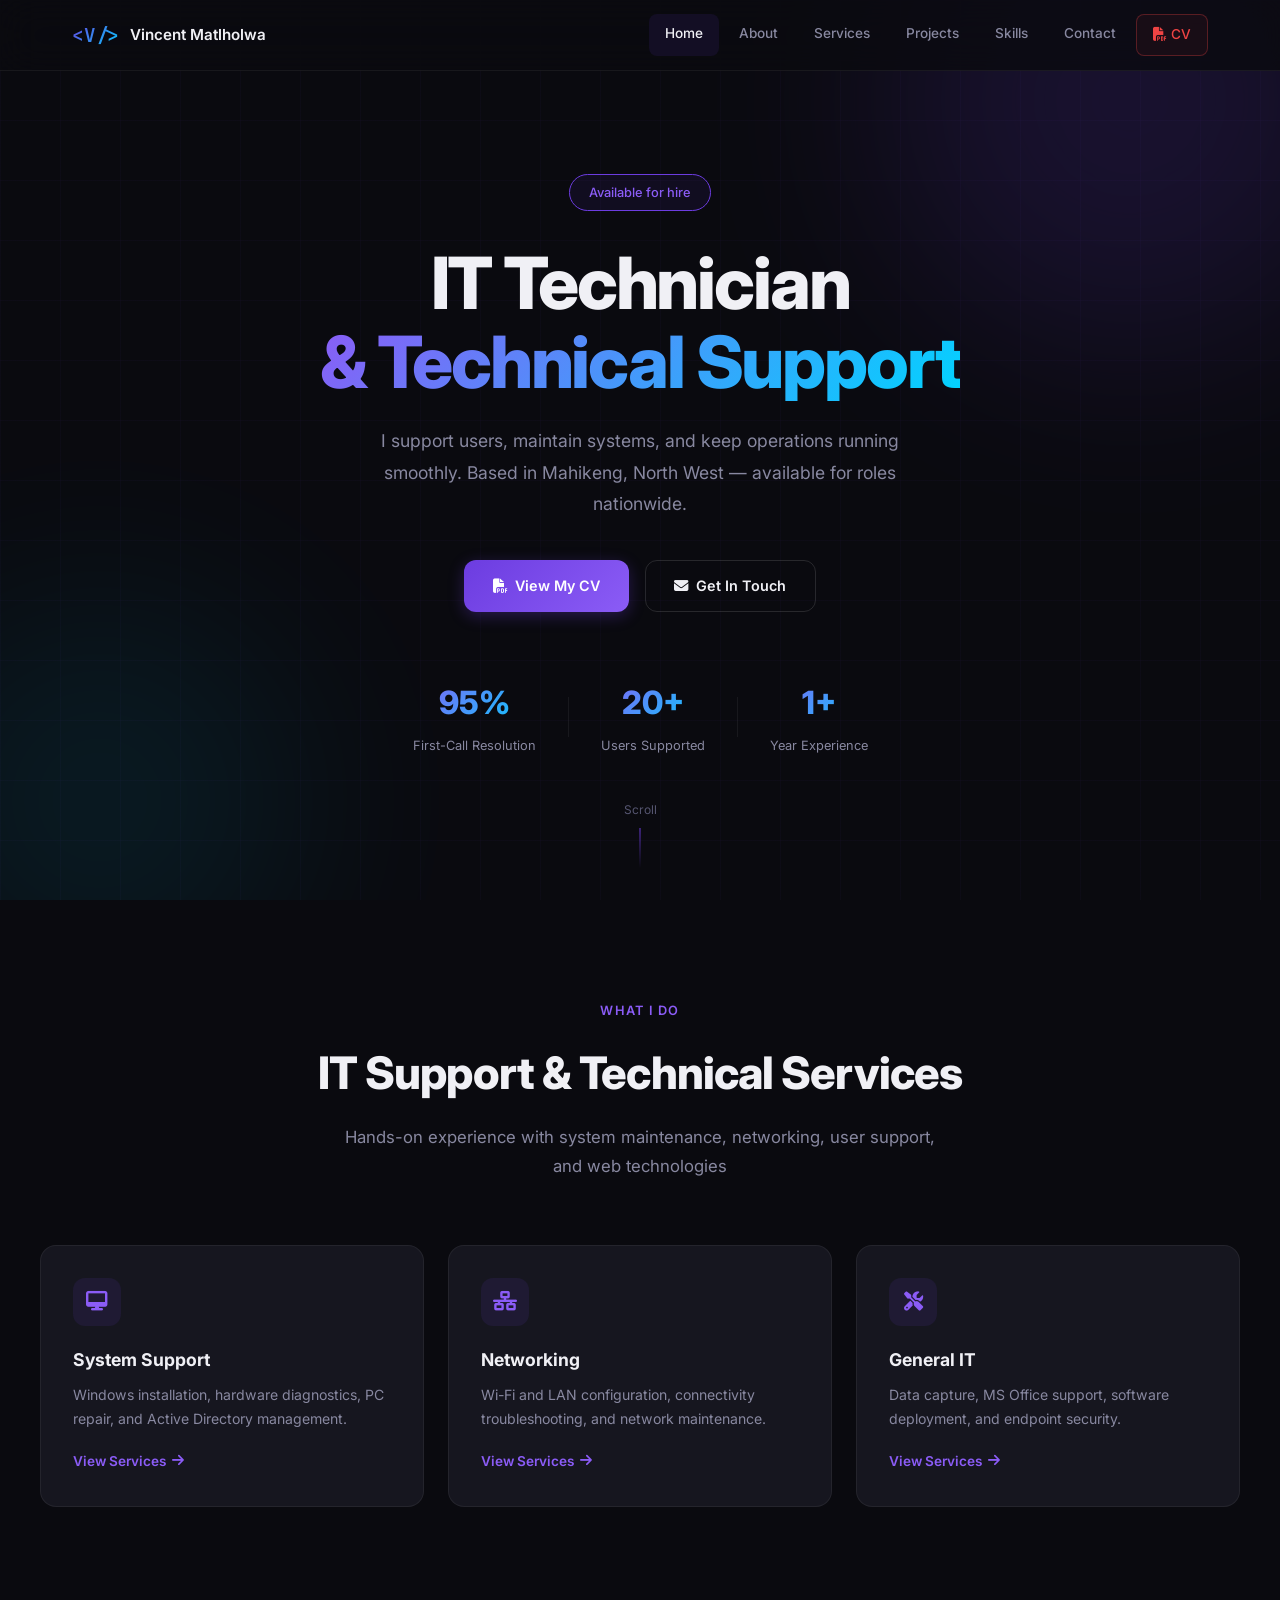
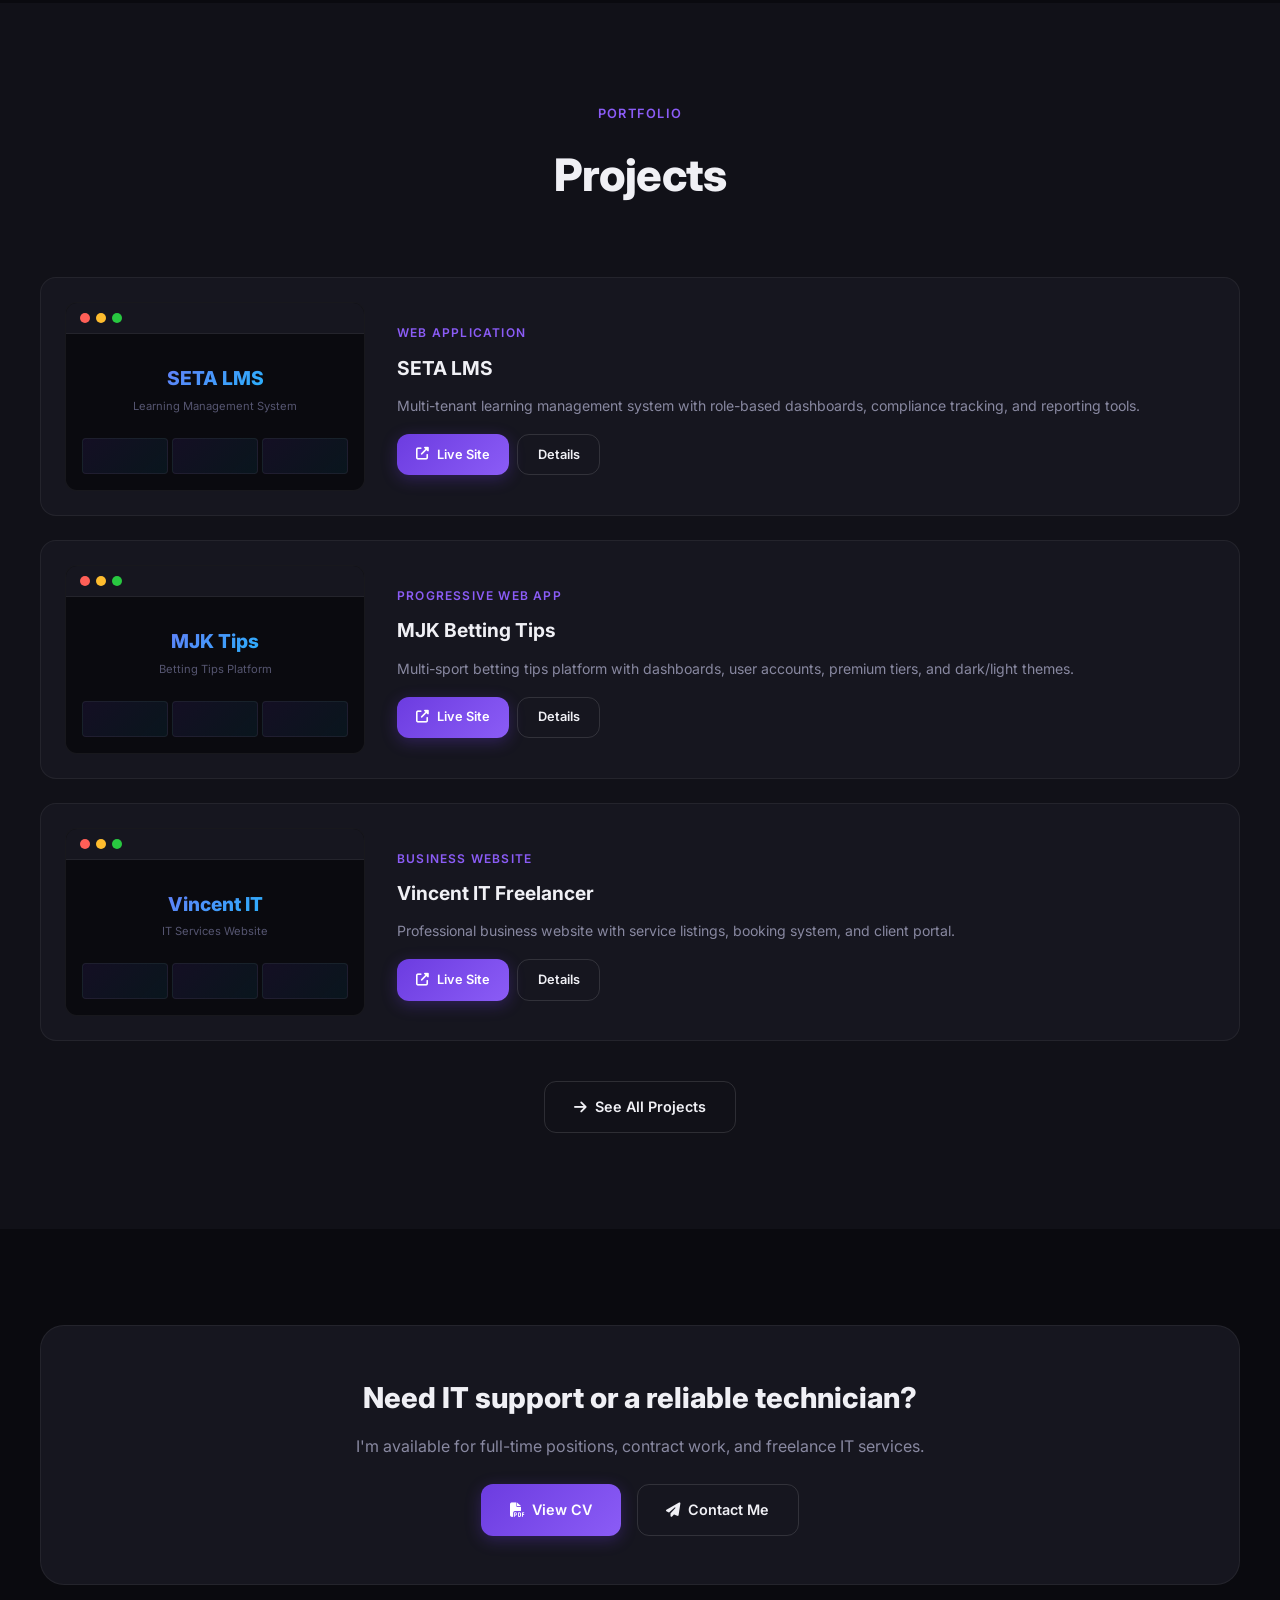
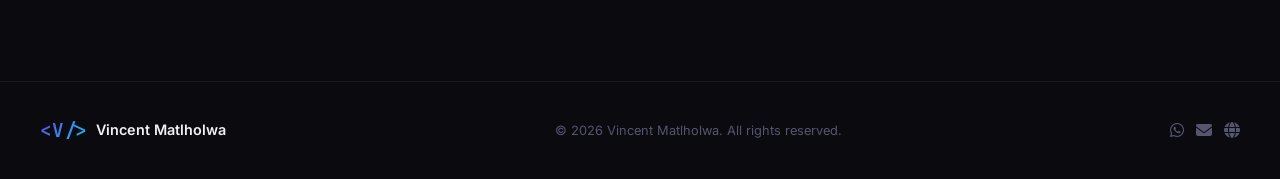
==== index.html @ 85a59a57 "Initial commit: Portfolio website" ====
<!DOCTYPE html>
<html lang="en">
<head>
    <meta charset="UTF-8">
    <meta name="viewport" content="width=device-width, initial-scale=1.0">
    <title>Vincent Matlholwa — IT Technician</title>
    <meta name="description" content="IT technician providing technical support, system maintenance, and network administration. Based in Mahikeng, South Africa.">
    <meta name="theme-color" content="#6c3ce0">
    <link rel="preconnect" href="https://fonts.googleapis.com">
    <link rel="preconnect" href="https://fonts.gstatic.com" crossorigin>
    <link href="https://fonts.googleapis.com/css2?family=Inter:wght@300;400;500;600;700;800;900&family=JetBrains+Mono:wght@400;600&display=swap" rel="stylesheet">
    <link rel="stylesheet" href="https://cdnjs.cloudflare.com/ajax/libs/font-awesome/6.5.1/css/all.min.css">
    <link rel="stylesheet" href="styles.css">
</head>
<body>

<nav class="navbar" id="navbar">
    <div class="nav-container">
        <a href="index.html" class="nav-logo">
            <span class="logo-icon">&lt;V/&gt;</span>
            <span class="logo-text">Vincent Matlholwa</span>
        </a>
        <div class="nav-links" id="navLinks">
            <a href="index.html" class="nav-link active">Home</a>
            <a href="about.html" class="nav-link">About</a>
            <a href="services.html" class="nav-link">Services</a>
            <a href="projects.html" class="nav-link">Projects</a>
            <a href="skills.html" class="nav-link">Skills</a>
            <a href="contact.html" class="nav-link">Contact</a>
            <a href="CV_Matlholwa.MV.pdf" target="_blank" class="nav-link nav-link-cv"><i class="fas fa-file-pdf"></i> CV</a>
        </div>
        <button class="nav-toggle" id="navToggle" aria-label="Toggle menu">
            <span></span><span></span><span></span>
        </button>
    </div>
</nav>

<section class="hero" id="hero">
    <div class="hero-bg">
        <div class="hero-grid"></div>
        <div class="hero-glow hero-glow-1"></div>
        <div class="hero-glow hero-glow-2"></div>
    </div>
    <div class="hero-content">
        <div class="hero-badge">Available for hire</div>
        <h1 class="hero-title">
            <span class="hero-line">IT Technician</span>
            <span class="hero-line gradient-text">& Technical Support</span>
        </h1>
        <p class="hero-desc">I support users, maintain systems, and keep operations running smoothly. Based in Mahikeng, North West — available for roles nationwide.</p>
        <div class="hero-actions">
            <a href="CV_Matlholwa.MV.pdf" target="_blank" class="btn btn-primary"><i class="fas fa-file-pdf"></i> View My CV</a>
            <a href="contact.html" class="btn btn-outline"><i class="fas fa-envelope"></i> Get In Touch</a>
        </div>
        <div class="hero-stats">
            <div class="stat">
                <span class="stat-number">95%</span>
                <span class="stat-label">First-Call Resolution</span>
            </div>
            <div class="stat-divider"></div>
            <div class="stat">
                <span class="stat-number">20+</span>
                <span class="stat-label">Users Supported</span>
            </div>
            <div class="stat-divider"></div>
            <div class="stat">
                <span class="stat-number">1+</span>
                <span class="stat-label">Year Experience</span>
            </div>
        </div>
    </div>
    <div class="scroll-indicator">
        <span>Scroll</span>
        <div class="scroll-line"></div>
    </div>
</section>

<section class="section">
    <div class="container">
        <div class="section-header">
            <span class="section-tag">What I Do</span>
            <h2 class="section-title">IT Support & Technical Services</h2>
            <p class="section-subtitle">Hands-on experience with system maintenance, networking, user support, and web technologies</p>
        </div>
        <div class="home-cards">
            <a href="services.html" class="home-card">
                <div class="home-card-icon"><i class="fas fa-desktop"></i></div>
                <h3>System Support</h3>
                <p>Windows installation, hardware diagnostics, PC repair, and Active Directory management.</p>
                <span class="home-card-link">View Services <i class="fas fa-arrow-right"></i></span>
            </a>
            <a href="services.html" class="home-card">
                <div class="home-card-icon"><i class="fas fa-network-wired"></i></div>
                <h3>Networking</h3>
                <p>Wi-Fi and LAN configuration, connectivity troubleshooting, and network maintenance.</p>
                <span class="home-card-link">View Services <i class="fas fa-arrow-right"></i></span>
            </a>
            <a href="services.html" class="home-card">
                <div class="home-card-icon"><i class="fas fa-tools"></i></div>
                <h3>General IT</h3>
                <p>Data capture, MS Office support, software deployment, and endpoint security.</p>
                <span class="home-card-link">View Services <i class="fas fa-arrow-right"></i></span>
            </a>
        </div>
    </div>
</section>

<section class="section section-dark">
    <div class="container">
        <div class="section-header">
            <span class="section-tag">Portfolio</span>
            <h2 class="section-title">Projects</h2>
        </div>
        <div class="home-projects">
            <div class="home-project-card">
                <div class="home-project-mockup">
                    <div class="mockup-bar"><span class="dot red"></span><span class="dot yellow"></span><span class="dot green"></span></div>
                    <div class="mockup-body-compact">
                        <div class="mpc-hero">
                            <div class="mpc-title gradient-text">SETA LMS</div>
                            <div class="mpc-sub">Learning Management System</div>
                        </div>
                        <div class="mpc-cards"><div class="mpc"></div><div class="mpc"></div><div class="mpc"></div></div>
                    </div>
                </div>
                <div class="home-project-info">
                    <span class="project-type">Web Application</span>
                    <h3>SETA LMS</h3>
                    <p>Multi-tenant learning management system with role-based dashboards, compliance tracking, and reporting tools.</p>
                    <div class="home-project-links">
                        <a href="https://seta-lms.onrender.com" target="_blank" class="btn btn-sm btn-primary"><i class="fas fa-external-link-alt"></i> Live Site</a>
                        <a href="projects.html" class="btn btn-sm btn-outline">Details</a>
                    </div>
                </div>
            </div>
            <div class="home-project-card">
                <div class="home-project-mockup">
                    <div class="mockup-bar"><span class="dot red"></span><span class="dot yellow"></span><span class="dot green"></span></div>
                    <div class="mockup-body-compact">
                        <div class="mpc-hero">
                            <div class="mpc-title gradient-text">MJK Tips</div>
                            <div class="mpc-sub">Betting Tips Platform</div>
                        </div>
                        <div class="mpc-cards"><div class="mpc"></div><div class="mpc"></div><div class="mpc"></div></div>
                    </div>
                </div>
                <div class="home-project-info">
                    <span class="project-type">Progressive Web App</span>
                    <h3>MJK Betting Tips</h3>
                    <p>Multi-sport betting tips platform with dashboards, user accounts, premium tiers, and dark/light themes.</p>
                    <div class="home-project-links">
                        <a href="https://mjkbettingtips.onrender.com" target="_blank" class="btn btn-sm btn-primary"><i class="fas fa-external-link-alt"></i> Live Site</a>
                        <a href="projects.html" class="btn btn-sm btn-outline">Details</a>
                    </div>
                </div>
            </div>
            <div class="home-project-card">
                <div class="home-project-mockup">
                    <div class="mockup-bar"><span class="dot red"></span><span class="dot yellow"></span><span class="dot green"></span></div>
                    <div class="mockup-body-compact">
                        <div class="mpc-hero">
                            <div class="mpc-title gradient-text">Vincent IT</div>
                            <div class="mpc-sub">IT Services Website</div>
                        </div>
                        <div class="mpc-cards"><div class="mpc"></div><div class="mpc"></div><div class="mpc"></div></div>
                    </div>
                </div>
                <div class="home-project-info">
                    <span class="project-type">Business Website</span>
                    <h3>Vincent IT Freelancer</h3>
                    <p>Professional business website with service listings, booking system, and client portal.</p>
                    <div class="home-project-links">
                        <a href="https://vincent-it-freelancer.onrender.com" target="_blank" class="btn btn-sm btn-primary"><i class="fas fa-external-link-alt"></i> Live Site</a>
                        <a href="projects.html" class="btn btn-sm btn-outline">Details</a>
                    </div>
                </div>
            </div>
        </div>
        <div style="text-align:center;margin-top:2.5rem">
            <a href="projects.html" class="btn btn-outline"><i class="fas fa-arrow-right"></i> See All Projects</a>
        </div>
    </div>
</section>

<section class="section">
    <div class="container">
        <div class="cta-block">
            <h2>Need IT support or a reliable technician?</h2>
            <p>I'm available for full-time positions, contract work, and freelance IT services.</p>
            <div class="hero-actions" style="margin-bottom:0">
                <a href="CV_Matlholwa.MV.pdf" target="_blank" class="btn btn-primary"><i class="fas fa-file-pdf"></i> View CV</a>
                <a href="contact.html" class="btn btn-outline"><i class="fas fa-paper-plane"></i> Contact Me</a>
            </div>
        </div>
    </div>
</section>

<footer class="footer">
    <div class="container">
        <div class="footer-content">
            <div class="footer-brand">
                <span class="logo-icon">&lt;V/&gt;</span>
                <span>Vincent Matlholwa</span>
            </div>
            <p class="footer-copy">&copy; 2026 Vincent Matlholwa. All rights reserved.</p>
            <div class="footer-links">
                <a href="https://wa.me/27677834591" target="_blank"><i class="fab fa-whatsapp"></i></a>
                <a href="mailto:vincentmatlholwa@gmail.com"><i class="fas fa-envelope"></i></a>
                <a href="https://vincent-it-freelancer.onrender.com" target="_blank"><i class="fas fa-globe"></i></a>
            </div>
        </div>
    </div>
</footer>

<button class="scroll-top" id="scrollTop" aria-label="Scroll to top"><i class="fas fa-arrow-up"></i></button>
<script src="script.js"></script>
</body>
</html>
---- styles.css ----
/* ============================================
   VINCENT MATLHOLWA — PORTFOLIO
   Multi-page · Frontend Focus · Clean
   ============================================ */

:root {
    --accent: #6c3ce0;
    --accent-light: #8b5cf6;
    --accent-glow: rgba(108, 60, 224, 0.3);
    --cyan: #00d4ff;
    --green: #10b981;
    --orange: #f59e0b;
    --bg: #0a0a0f;
    --bg-secondary: #111118;
    --bg-card: #16161f;
    --bg-card-hover: #1c1c28;
    --border: rgba(255,255,255,0.06);
    --border-hover: rgba(255,255,255,0.12);
    --text: #f0f0f5;
    --text-secondary: #8888a0;
    --text-muted: #555570;
    --radius-sm: 8px;
    --radius-md: 12px;
    --radius-lg: 16px;
    --radius-xl: 24px;
    --shadow: 0 4px 24px rgba(0,0,0,0.3);
    --transition: all 0.3s cubic-bezier(0.4, 0, 0.2, 1);
}

* { margin:0; padding:0; box-sizing:border-box; }
html { scroll-behavior: smooth; }
body {
    font-family: 'Inter', -apple-system, sans-serif;
    background: var(--bg);
    color: var(--text);
    line-height: 1.7;
    overflow-x: hidden;
    -webkit-font-smoothing: antialiased;
}

/* === NAVBAR === */
.navbar {
    position: fixed;
    top: 0; left: 0; right: 0;
    z-index: 1000;
    background: rgba(10,10,15,0.8);
    backdrop-filter: blur(20px);
    border-bottom: 1px solid var(--border);
    transition: var(--transition);
}
.navbar.scrolled {
    background: rgba(10,10,15,0.95);
    box-shadow: 0 2px 20px rgba(0,0,0,0.3);
}
.nav-container {
    max-width: 1200px;
    margin: 0 auto;
    padding: 0 2rem;
    display: flex;
    align-items: center;
    justify-content: space-between;
    height: 70px;
}
.nav-logo {
    display: flex;
    align-items: center;
    gap: 0.6rem;
    text-decoration: none;
    color: var(--text);
}
.logo-icon {
    font-family: 'JetBrains Mono', monospace;
    font-weight: 600;
    font-size: 1.2rem;
    background: linear-gradient(135deg, var(--accent), var(--cyan));
    -webkit-background-clip: text;
    -webkit-text-fill-color: transparent;
    background-clip: text;
}
.logo-text {
    font-weight: 600;
    font-size: 0.95rem;
}
.nav-links {
    display: flex;
    gap: 0.25rem;
}
.nav-link {
    text-decoration: none;
    color: var(--text-secondary);
    font-size: 0.85rem;
    font-weight: 500;
    padding: 0.5rem 1rem;
    border-radius: var(--radius-sm);
    transition: var(--transition);
}
.nav-link:hover, .nav-link.active {
    color: var(--text);
    background: rgba(108,60,224,0.1);
}
.nav-link-cv {
    border: 1px solid rgba(239,68,68,0.3);
    color: #ef4444 !important;
    background: rgba(239,68,68,0.05);
}
.nav-link-cv:hover {
    background: rgba(239,68,68,0.1) !important;
    border-color: rgba(239,68,68,0.5);
}
.about-link-cv {
    background: rgba(239,68,68,0.05);
    border-color: rgba(239,68,68,0.2);
    color: #ef4444 !important;
}
.about-link-cv:hover {
    background: rgba(239,68,68,0.1) !important;
    border-color: rgba(239,68,68,0.4);
}
.nav-toggle {
    display: none;
    flex-direction: column;
    gap: 5px;
    background: none;
    border: none;
    cursor: pointer;
    padding: 4px;
}
.nav-toggle span {
    display: block;
    width: 22px;
    height: 2px;
    background: var(--text);
    border-radius: 2px;
    transition: var(--transition);
}

/* === HERO === */
.hero {
    min-height: 100vh;
    display: flex;
    align-items: center;
    justify-content: center;
    position: relative;
    padding: 6rem 2rem 4rem;
    overflow: hidden;
}
.hero-bg {
    position: absolute;
    inset: 0;
    z-index: 0;
}
.hero-grid {
    position: absolute;
    inset: 0;
    background-image:
        linear-gradient(rgba(108,60,224,0.03) 1px, transparent 1px),
        linear-gradient(90deg, rgba(108,60,224,0.03) 1px, transparent 1px);
    background-size: 60px 60px;
}
.hero-glow {
    position: absolute;
    border-radius: 50%;
    filter: blur(100px);
}
.hero-glow-1 {
    width: 500px; height: 500px;
    background: var(--accent);
    top: -150px; right: -100px;
    opacity: 0.15;
}
.hero-glow-2 {
    width: 400px; height: 400px;
    background: var(--cyan);
    bottom: -100px; left: -100px;
    opacity: 0.08;
}
.hero-content {
    position: relative;
    z-index: 1;
    max-width: 800px;
    text-align: center;
}
.hero-badge {
    display: inline-block;
    padding: 0.4rem 1.2rem;
    border-radius: 50px;
    border: 1px solid var(--accent);
    color: var(--accent-light);
    font-size: 0.8rem;
    font-weight: 500;
    margin-bottom: 2rem;
    background: rgba(108,60,224,0.08);
}
.hero-title {
    font-size: clamp(2.5rem, 6vw, 4.5rem);
    font-weight: 800;
    line-height: 1.1;
    margin-bottom: 1.5rem;
    letter-spacing: -0.03em;
}
.hero-line { display: block; }
.gradient-text {
    background: linear-gradient(135deg, var(--accent-light), var(--cyan));
    -webkit-background-clip: text;
    -webkit-text-fill-color: transparent;
    background-clip: text;
}
.hero-desc {
    font-size: 1.1rem;
    color: var(--text-secondary);
    max-width: 600px;
    margin: 0 auto 2.5rem;
    line-height: 1.8;
}
.hero-actions {
    display: flex;
    gap: 1rem;
    justify-content: center;
    flex-wrap: wrap;
    margin-bottom: 4rem;
}

/* === BUTTONS === */
.btn {
    display: inline-flex;
    align-items: center;
    gap: 0.5rem;
    padding: 0.8rem 1.8rem;
    border-radius: var(--radius-md);
    font-size: 0.9rem;
    font-weight: 600;
    text-decoration: none;
    cursor: pointer;
    border: none;
    transition: var(--transition);
    font-family: inherit;
}
.btn-sm {
    padding: 0.55rem 1.2rem;
    font-size: 0.8rem;
}
.btn-primary {
    background: linear-gradient(135deg, var(--accent), var(--accent-light));
    color: #fff;
    box-shadow: 0 4px 16px var(--accent-glow);
}
.btn-primary:hover {
    transform: translateY(-2px);
    box-shadow: 0 8px 24px var(--accent-glow);
}
.btn-outline {
    background: transparent;
    color: var(--text);
    border: 1px solid var(--border-hover);
}
.btn-outline:hover {
    border-color: var(--accent);
    background: rgba(108,60,224,0.05);
}
.btn-full { width: 100%; justify-content: center; }

/* === HERO STATS === */
.hero-stats {
    display: flex;
    align-items: center;
    justify-content: center;
    gap: 2rem;
    flex-wrap: wrap;
}
.stat { text-align: center; }
.stat-number {
    display: block;
    font-size: 2rem;
    font-weight: 800;
    background: linear-gradient(135deg, var(--accent-light), var(--cyan));
    -webkit-background-clip: text;
    -webkit-text-fill-color: transparent;
    background-clip: text;
}
.stat-label {
    font-size: 0.8rem;
    color: var(--text-secondary);
}
.stat-divider {
    width: 1px; height: 40px;
    background: var(--border);
}

/* === SCROLL INDICATOR === */
.scroll-indicator {
    position: absolute;
    bottom: 2rem;
    left: 50%;
    transform: translateX(-50%);
    display: flex;
    flex-direction: column;
    align-items: center;
    gap: 0.5rem;
    color: var(--text-muted);
    font-size: 0.75rem;
}
.scroll-line {
    width: 1px; height: 40px;
    background: linear-gradient(to bottom, var(--accent), transparent);
    animation: scrollPulse 2s ease-in-out infinite;
}
@keyframes scrollPulse {
    0%, 100% { opacity: 0.3; }
    50% { opacity: 1; }
}

/* === SECTIONS === */
.section { padding: 6rem 2rem; }
.page-top { padding-top: 8rem; }
.section-dark { background: var(--bg-secondary); }
.container { max-width: 1200px; margin: 0 auto; }
.section-header {
    text-align: center;
    margin-bottom: 4rem;
}
.section-tag {
    display: inline-block;
    font-size: 0.8rem;
    font-weight: 600;
    color: var(--accent-light);
    text-transform: uppercase;
    letter-spacing: 0.1em;
    margin-bottom: 0.8rem;
}
.section-title {
    font-size: clamp(1.8rem, 4vw, 2.8rem);
    font-weight: 800;
    letter-spacing: -0.02em;
    margin-bottom: 0.8rem;
}
.section-subtitle {
    color: var(--text-secondary);
    font-size: 1.05rem;
    max-width: 600px;
    margin: 0 auto;
}

/* === HOME CARDS === */
.home-cards {
    display: grid;
    grid-template-columns: repeat(auto-fill, minmax(300px, 1fr));
    gap: 1.5rem;
}
.home-card {
    display: block;
    text-decoration: none;
    background: var(--bg-card);
    border: 1px solid var(--border);
    border-radius: var(--radius-lg);
    padding: 2rem;
    transition: var(--transition);
}
.home-card:hover {
    border-color: var(--accent);
    transform: translateY(-4px);
    box-shadow: 0 12px 40px rgba(108,60,224,0.1);
}
.home-card-icon {
    width: 48px; height: 48px;
    border-radius: var(--radius-md);
    background: rgba(108,60,224,0.1);
    display: flex;
    align-items: center;
    justify-content: center;
    font-size: 1.2rem;
    color: var(--accent-light);
    margin-bottom: 1.2rem;
}
.home-card h3 {
    font-size: 1.1rem;
    margin-bottom: 0.5rem;
    color: var(--text);
}
.home-card p {
    color: var(--text-secondary);
    font-size: 0.88rem;
    line-height: 1.7;
    margin-bottom: 1rem;
}
.home-card-link {
    font-size: 0.85rem;
    font-weight: 600;
    color: var(--accent-light);
    display: inline-flex;
    align-items: center;
    gap: 0.4rem;
}

/* === HOME PROJECTS === */
.home-projects {
    display: flex;
    flex-direction: column;
    gap: 1.5rem;
}
.home-project-card {
    display: grid;
    grid-template-columns: 300px 1fr;
    gap: 2rem;
    background: var(--bg-card);
    border: 1px solid var(--border);
    border-radius: var(--radius-lg);
    padding: 1.5rem;
    align-items: center;
    transition: var(--transition);
}
.home-project-card:hover {
    border-color: var(--border-hover);
}
.home-project-mockup {
    border-radius: var(--radius-md);
    overflow: hidden;
    border: 1px solid var(--border);
    background: var(--bg);
}
.mockup-body-compact {
    padding: 1rem;
}
.mpc-hero {
    text-align: center;
    padding: 12px 0;
}
.mpc-title {
    font-size: 1.2rem;
    font-weight: 800;
}
.mpc-sub {
    font-size: 0.7rem;
    color: var(--text-muted);
    margin-top: 2px;
}
.mpc-cards {
    display: grid;
    grid-template-columns: repeat(3, 1fr);
    gap: 4px;
    margin-top: 10px;
}
.mpc {
    height: 36px;
    border-radius: 4px;
    background: linear-gradient(135deg, rgba(108,60,224,0.1), rgba(0,212,255,0.06));
    border: 1px solid var(--border);
}
.home-project-info h3 {
    font-size: 1.2rem;
    margin: 0.4rem 0 0.6rem;
}
.home-project-info p {
    color: var(--text-secondary);
    font-size: 0.88rem;
    line-height: 1.7;
    margin-bottom: 1rem;
}
.home-project-links {
    display: flex;
    gap: 0.5rem;
    flex-wrap: wrap;
}

/* === CTA BLOCK === */
.cta-block {
    text-align: center;
    padding: 3rem;
    background: var(--bg-card);
    border: 1px solid var(--border);
    border-radius: var(--radius-xl);
}
.cta-block h2 {
    font-size: 1.8rem;
    font-weight: 800;
    margin-bottom: 0.6rem;
}
.cta-block p {
    color: var(--text-secondary);
    margin-bottom: 1.5rem;
}

/* === ABOUT === */
.about-grid {
    display: grid;
    grid-template-columns: 1fr 350px;
    gap: 3rem;
    align-items: start;
}
.about-text p {
    color: var(--text-secondary);
    margin-bottom: 1rem;
    font-size: 0.95rem;
}
.about-text strong { color: var(--text); }
.about-heading {
    font-size: 1.1rem;
    font-weight: 700;
    margin: 2rem 0 0.8rem;
    color: var(--accent-light);
    display: flex;
    align-items: center;
    gap: 0.5rem;
}
.about-list {
    margin: 0 0 0 1.5rem;
}
.about-list li {
    color: var(--text-secondary);
    margin-bottom: 0.5rem;
    font-size: 0.9rem;
}
.about-list strong { color: var(--text); }

/* === EXPERIENCE === */
.experience-card {
    background: var(--bg-card);
    border: 1px solid var(--border);
    border-radius: var(--radius-md);
    padding: 1.5rem;
    margin-bottom: 1rem;
}
.exp-header {
    display: flex;
    justify-content: space-between;
    align-items: start;
    margin-bottom: 0.8rem;
    flex-wrap: wrap;
    gap: 0.5rem;
}
.exp-header h3 { font-size: 1rem; color: var(--text); }
.exp-company { color: var(--accent-light); font-size: 0.85rem; font-weight: 500; }
.exp-date {
    font-size: 0.75rem;
    color: var(--text-muted);
    font-family: 'JetBrains Mono', monospace;
    padding: 0.2rem 0.6rem;
    border-radius: 50px;
    background: rgba(108,60,224,0.08);
    border: 1px solid rgba(108,60,224,0.15);
    white-space: nowrap;
}
.exp-list {
    margin: 0 0 0 1.2rem;
}
.exp-list li {
    color: var(--text-secondary);
    font-size: 0.85rem;
    margin-bottom: 0.4rem;
    line-height: 1.6;
}

/* === EDUCATION === */
.education-list {
    display: flex;
    flex-direction: column;
    gap: 1rem;
}
.edu-item {
    display: flex;
    gap: 1rem;
    align-items: start;
}
.edu-year {
    font-family: 'JetBrains Mono', monospace;
    font-size: 0.75rem;
    color: var(--accent-light);
    padding: 0.25rem 0.6rem;
    border-radius: 50px;
    background: rgba(108,60,224,0.08);
    border: 1px solid rgba(108,60,224,0.15);
    white-space: nowrap;
    flex-shrink: 0;
    margin-top: 0.15rem;
}
.edu-item h3 { font-size: 0.95rem; color: var(--text); margin-bottom: 0.15rem; }
.edu-item p { color: var(--text-secondary); font-size: 0.85rem; }

/* === REFERENCES === */
.reference-list {
    display: flex;
    flex-direction: column;
    gap: 0.8rem;
}
.ref-item {
    background: var(--bg-card);
    border: 1px solid var(--border);
    border-radius: var(--radius-md);
    padding: 1rem 1.2rem;
}
.ref-item strong { font-size: 0.9rem; }
.ref-item p { color: var(--text-secondary); font-size: 0.82rem; margin: 0.15rem 0; }
.ref-item a { color: var(--accent-light); font-size: 0.85rem; text-decoration: none; }
.ref-item a:hover { text-decoration: underline; }
.about-stats {
    display: grid;
    grid-template-columns: repeat(4, 1fr);
    gap: 1rem;
    margin: 1rem 0;
}
.about-stat {
    text-align: center;
    padding: 1rem;
    background: var(--bg-card);
    border: 1px solid var(--border);
    border-radius: var(--radius-md);
}
.about-stat-num {
    display: block;
    font-size: 1.5rem;
    font-weight: 800;
    background: linear-gradient(135deg, var(--accent-light), var(--cyan));
    -webkit-background-clip: text;
    -webkit-text-fill-color: transparent;
    background-clip: text;
}
.about-stat-label {
    font-size: 0.72rem;
    color: var(--text-secondary);
    margin-top: 0.2rem;
}
.about-card { position: sticky; top: 100px; }
.about-card-inner {
    background: var(--bg-card);
    border: 1px solid var(--border);
    border-radius: var(--radius-lg);
    padding: 2rem;
    text-align: center;
}
.about-avatar {
    width: 80px; height: 80px;
    border-radius: 50%;
    background: linear-gradient(135deg, var(--accent), var(--cyan));
    display: flex;
    align-items: center;
    justify-content: center;
    font-size: 2rem;
    color: #fff;
    margin: 0 auto 1rem;
}
.about-card-inner h3 {
    font-size: 1.1rem;
    margin-bottom: 0.3rem;
}
.about-role {
    color: var(--text-secondary);
    font-size: 0.85rem;
    margin-bottom: 1.2rem;
}
.about-details {
    display: flex;
    flex-direction: column;
    gap: 0.6rem;
    margin-bottom: 1.2rem;
}
.about-detail {
    display: flex;
    align-items: center;
    gap: 0.6rem;
    color: var(--text-secondary);
    font-size: 0.82rem;
}
.about-detail i { color: var(--accent-light); width: 16px; text-align: center; }
.about-links {
    display: flex;
    flex-direction: column;
    gap: 0.5rem;
}
.about-link {
    display: flex;
    align-items: center;
    justify-content: center;
    gap: 0.5rem;
    padding: 0.6rem;
    border-radius: var(--radius-sm);
    border: 1px solid var(--border);
    color: var(--text-secondary);
    text-decoration: none;
    font-size: 0.85rem;
    transition: var(--transition);
}
.about-link:hover {
    border-color: var(--accent);
    color: var(--text);
    background: rgba(108,60,224,0.05);
}

/* === SERVICES === */
.services-focus-label {
    font-size: 0.8rem;
    font-weight: 700;
    text-transform: uppercase;
    letter-spacing: 0.12em;
    color: var(--text-muted);
    margin-bottom: 1.2rem;
    padding-bottom: 0.5rem;
    border-bottom: 1px solid var(--border);
}
.services-grid {
    display: grid;
    grid-template-columns: repeat(auto-fill, minmax(280px, 1fr));
    gap: 1.5rem;
}
.service-card {
    background: var(--bg-card);
    border: 1px solid var(--border);
    border-radius: var(--radius-lg);
    padding: 2rem;
    transition: var(--transition);
    position: relative;
    overflow: hidden;
}
.service-card:hover {
    border-color: var(--accent);
    transform: translateY(-4px);
    box-shadow: 0 12px 40px rgba(108,60,224,0.1);
}
.service-card::before {
    content: '';
    position: absolute;
    top: 0; left: 0; right: 0;
    height: 2px;
    background: linear-gradient(90deg, var(--accent), var(--cyan));
    opacity: 0;
    transition: var(--transition);
}
.service-card:hover::before { opacity: 1; }
.service-featured { grid-column: span 2; }
.service-icon {
    width: 48px; height: 48px;
    border-radius: var(--radius-md);
    background: rgba(108,60,224,0.1);
    display: flex;
    align-items: center;
    justify-content: center;
    font-size: 1.2rem;
    color: var(--accent-light);
    margin-bottom: 1.2rem;
}
.service-card h3 { font-size: 1.1rem; margin-bottom: 0.6rem; }
.service-card p {
    color: var(--text-secondary);
    font-size: 0.88rem;
    line-height: 1.7;
    margin-bottom: 1rem;
}
.service-tags { display: flex; flex-wrap: wrap; gap: 0.4rem; }
.service-tags span {
    font-size: 0.72rem;
    padding: 0.25rem 0.6rem;
    border-radius: 50px;
    background: rgba(108,60,224,0.08);
    color: var(--accent-light);
    border: 1px solid rgba(108,60,224,0.15);
}

/* === PROJECTS === */
.project-card {
    background: var(--bg-card);
    border: 1px solid var(--border);
    border-radius: var(--radius-xl);
    padding: 3rem;
    margin-bottom: 2rem;
    transition: var(--transition);
}
.project-card:hover { border-color: var(--border-hover); }
.project-content {
    display: grid;
    grid-template-columns: 1fr 1fr;
    gap: 3rem;
    align-items: center;
}
.project-reverse { direction: rtl; }
.project-reverse > * { direction: ltr; }
.project-type {
    font-size: 0.75rem;
    font-weight: 600;
    color: var(--accent-light);
    text-transform: uppercase;
    letter-spacing: 0.1em;
}
.project-title {
    font-size: 1.5rem;
    font-weight: 700;
    margin: 0.5rem 0 1rem;
}
.project-desc {
    color: var(--text-secondary);
    font-size: 0.9rem;
    line-height: 1.8;
    margin-bottom: 1.2rem;
}
.project-tech { display: flex; flex-wrap: wrap; gap: 0.4rem; margin-bottom: 1.2rem; }
.tech-tag {
    font-size: 0.72rem;
    padding: 0.3rem 0.7rem;
    border-radius: 50px;
    background: rgba(0,212,255,0.08);
    color: var(--cyan);
    border: 1px solid rgba(0,212,255,0.15);
    font-family: 'JetBrains Mono', monospace;
}
.project-features { display: flex; flex-direction: column; gap: 0.5rem; margin-bottom: 1.5rem; }
.feature {
    display: flex;
    align-items: center;
    gap: 0.5rem;
    font-size: 0.85rem;
    color: var(--text-secondary);
}
.feature i { color: var(--green); font-size: 0.75rem; }
.project-actions { display: flex; gap: 0.75rem; flex-wrap: wrap; }

/* === MOCKUPS === */
.project-visual { display: flex; justify-content: center; }
.project-visual-lms .lms-mockup,
.project-visual-mjk .mjk-mockup,
.project-visual-vit .vit-mockup {
    width: 100%;
    max-width: 420px;
    border-radius: var(--radius-lg);
    overflow: hidden;
    border: 1px solid var(--border);
    background: var(--bg);
    box-shadow: var(--shadow);
}
.mockup-bar {
    display: flex;
    align-items: center;
    gap: 6px;
    padding: 10px 14px;
    background: var(--bg-card);
    border-bottom: 1px solid var(--border);
}
.dot { width: 10px; height: 10px; border-radius: 50%; }
.dot.red { background: #ff5f57; }
.dot.yellow { background: #febc2e; }
.dot.green { background: #28c840; }
.mockup-url {
    margin-left: auto; margin-right: auto;
    font-size: 0.7rem;
    color: var(--text-muted);
    font-family: 'JetBrains Mono', monospace;
}
.mockup-body { padding: 1rem; min-height: 260px; }
.lms-mockup .mockup-body { display: flex; gap: 0.75rem; }
.mockup-sidebar {
    width: 50px; flex-shrink: 0;
    display: flex; flex-direction: column; gap: 8px; padding-top: 8px;
}
.sb-item {
    height: 32px; border-radius: 6px;
    background: rgba(108,60,224,0.08);
    border: 1px solid var(--border);
}
.sb-item.active {
    background: rgba(108,60,224,0.2);
    border-color: var(--accent);
}
.mockup-main {
    flex: 1;
    display: flex; flex-direction: column; gap: 10px;
}
.mockup-header-row { display: flex; gap: 8px; }
.mh-block {
    height: 24px; border-radius: 6px;
    background: rgba(108,60,224,0.1);
    flex: 1;
}
.mh-block.small { flex: 0.4; }
.mockup-cards {
    display: grid;
    grid-template-columns: repeat(3, 1fr);
    gap: 6px;
}
.mc {
    height: 50px; border-radius: 6px;
    background: linear-gradient(135deg, rgba(108,60,224,0.12), rgba(0,212,255,0.08));
    border: 1px solid var(--border);
}
.mockup-chart {
    flex: 1; min-height: 80px; border-radius: 6px;
    background: linear-gradient(135deg, rgba(108,60,224,0.06), rgba(0,212,255,0.04));
    border: 1px solid var(--border);
}
.mjk-mockup .mjk-body { display: flex; flex-direction: column; gap: 12px; }
.mjk-hero-mock { text-align: center; padding: 16px 0 8px; }
.mjk-badge-mock {
    display: inline-block; padding: 2px 10px; border-radius: 50px;
    background: rgba(16,185,129,0.15); color: var(--green);
    font-size: 0.65rem; font-weight: 700; letter-spacing: 0.1em; margin-bottom: 6px;
}
.mjk-title-mock {
    font-size: 1.8rem; font-weight: 900;
    background: linear-gradient(135deg, var(--cyan), var(--accent-light));
    -webkit-background-clip: text; -webkit-text-fill-color: transparent; background-clip: text;
}
.mjk-sub-mock { color: var(--text-secondary); font-size: 0.75rem; }
.mjk-stats-mock { display: flex; justify-content: center; gap: 16px; margin-top: 10px; }
.mjk-stat-mock { text-align: center; }
.mjk-stat-mock .num { display: block; font-size: 0.95rem; font-weight: 800; color: var(--text); }
.mjk-stat-mock .lbl { font-size: 0.6rem; color: var(--text-muted); }
.mjk-cards-mock { display: grid; grid-template-columns: repeat(3, 1fr); gap: 6px; }
.mjk-card-mock {
    height: 70px; border-radius: 6px;
    background: linear-gradient(135deg, rgba(0,212,255,0.08), rgba(108,60,224,0.06));
    border: 1px solid var(--border);
}
.vit-mockup .vit-body { display: flex; flex-direction: column; gap: 12px; }
.vit-hero-mock { text-align: center; padding: 20px 0 8px; }
.vit-code-mock {
    font-family: 'JetBrains Mono', monospace;
    font-size: 1.4rem; font-weight: 600;
    background: linear-gradient(135deg, var(--accent), var(--cyan));
    -webkit-background-clip: text; -webkit-text-fill-color: transparent; background-clip: text;
}
.vit-title-mock { font-size: 1.1rem; font-weight: 700; margin-top: 4px; }
.vit-sub-mock { font-size: 0.7rem; color: var(--text-muted); margin-top: 2px; }
.vit-btns-mock { display: flex; gap: 8px; justify-content: center; margin-top: 10px; }
.vit-btn-mock { width: 80px; height: 28px; border-radius: 6px; background: var(--border); }
.vit-btn-mock.primary { background: linear-gradient(135deg, var(--accent), var(--accent-light)); }
.vit-cards-mock { display: grid; grid-template-columns: repeat(3, 1fr); gap: 6px; }
.vit-card-mock {
    height: 60px; border-radius: 6px;
    background: linear-gradient(135deg, rgba(108,60,224,0.08), rgba(0,212,255,0.04));
    border: 1px solid var(--border);
}

/* === SKILLS === */
.skills-grid {
    display: grid;
    grid-template-columns: repeat(auto-fill, minmax(320px, 1fr));
    gap: 1.5rem;
}
.skill-category {
    background: var(--bg-card);
    border: 1px solid var(--border);
    border-radius: var(--radius-lg);
    padding: 1.8rem;
    transition: var(--transition);
}
.skill-category:hover { border-color: var(--border-hover); }
.skill-icon {
    width: 44px; height: 44px;
    border-radius: var(--radius-md);
    background: rgba(108,60,224,0.1);
    display: flex;
    align-items: center;
    justify-content: center;
    font-size: 1.1rem;
    color: var(--accent-light);
    margin-bottom: 1rem;
}
.skill-category h3 { font-size: 1rem; margin-bottom: 0.8rem; }
.skill-tags { display: flex; flex-wrap: wrap; gap: 0.4rem; }
.skill-tags span {
    font-size: 0.75rem;
    padding: 0.3rem 0.7rem;
    border-radius: 50px;
    background: rgba(255,255,255,0.04);
    color: var(--text-secondary);
    border: 1px solid var(--border);
}

/* === PROFICIENCY === */
.proficiency-grid {
    display: flex;
    flex-direction: column;
    gap: 1.2rem;
    max-width: 700px;
    margin: 0 auto;
}
.prof-item {}
.prof-header {
    display: flex;
    justify-content: space-between;
    font-size: 0.85rem;
    margin-bottom: 0.4rem;
    color: var(--text-secondary);
}
.prof-header span:last-child {
    font-family: 'JetBrains Mono', monospace;
    color: var(--accent-light);
    font-size: 0.8rem;
}
.prof-bar {
    height: 6px;
    border-radius: 3px;
    background: rgba(255,255,255,0.06);
    overflow: hidden;
}
.prof-fill {
    height: 100%;
    border-radius: 3px;
    background: linear-gradient(90deg, var(--accent), var(--cyan));
    transition: width 1s ease;
}

/* === CONTACT === */
.contact-grid {
    display: grid;
    grid-template-columns: 1fr 1fr;
    gap: 3rem;
}
.contact-item {
    display: flex;
    align-items: start;
    gap: 1rem;
    margin-bottom: 1.5rem;
}
.contact-icon {
    width: 44px; height: 44px;
    border-radius: var(--radius-md);
    background: rgba(108,60,224,0.1);
    display: flex;
    align-items: center;
    justify-content: center;
    font-size: 1rem;
    color: var(--accent-light);
    flex-shrink: 0;
}
.contact-item h4 { font-size: 0.9rem; margin-bottom: 0.2rem; }
.contact-item p, .contact-item a {
    color: var(--text-secondary);
    font-size: 0.85rem;
    text-decoration: none;
}
.contact-item a:hover { color: var(--accent-light); }
.contact-note {
    font-size: 0.75rem !important;
    color: var(--text-muted) !important;
    margin-top: 0.15rem;
}
.contact-social { display: flex; gap: 0.75rem; margin-top: 0.5rem; }
.social-link {
    width: 40px; height: 40px;
    border-radius: var(--radius-sm);
    border: 1px solid var(--border);
    display: flex;
    align-items: center;
    justify-content: center;
    color: var(--text-secondary);
    text-decoration: none;
    transition: var(--transition);
}
.social-link:hover {
    border-color: var(--accent);
    color: var(--text);
    background: rgba(108,60,224,0.05);
}

/* === FORM === */
.contact-form {
    background: var(--bg-card);
    border: 1px solid var(--border);
    border-radius: var(--radius-lg);
    padding: 2rem;
}
.form-group { margin-bottom: 1.2rem; }
.form-group label {
    display: block;
    font-size: 0.8rem;
    font-weight: 600;
    color: var(--text-secondary);
    margin-bottom: 0.4rem;
}
.form-group input,
.form-group select,
.form-group textarea {
    width: 100%;
    padding: 0.7rem 1rem;
    border-radius: var(--radius-sm);
    border: 1px solid var(--border);
    background: var(--bg);
    color: var(--text);
    font-size: 0.9rem;
    font-family: inherit;
    transition: var(--transition);
    outline: none;
}
.form-group input:focus,
.form-group select:focus,
.form-group textarea:focus {
    border-color: var(--accent);
    box-shadow: 0 0 0 3px var(--accent-glow);
}
.form-group textarea { resize: vertical; }
.form-group select { cursor: pointer; }

/* === FOOTER === */
.footer {
    padding: 2rem;
    border-top: 1px solid var(--border);
}
.footer-content {
    max-width: 1200px;
    margin: 0 auto;
    display: flex;
    align-items: center;
    justify-content: space-between;
    flex-wrap: wrap;
    gap: 1rem;
}
.footer-brand {
    display: flex;
    align-items: center;
    gap: 0.5rem;
    font-weight: 600;
    font-size: 0.9rem;
}
.footer-copy { color: var(--text-muted); font-size: 0.8rem; }
.footer-links { display: flex; gap: 0.75rem; }
.footer-links a {
    color: var(--text-muted);
    font-size: 1rem;
    transition: var(--transition);
}
.footer-links a:hover { color: var(--accent-light); }

/* === SCROLL TOP === */
.scroll-top {
    position: fixed;
    bottom: 2rem; right: 2rem;
    width: 44px; height: 44px;
    border-radius: 50%;
    background: var(--accent);
    color: #fff;
    border: none;
    cursor: pointer;
    display: flex;
    align-items: center;
    justify-content: center;
    font-size: 1rem;
    opacity: 0;
    visibility: hidden;
    transform: translateY(10px);
    transition: var(--transition);
    z-index: 999;
    box-shadow: 0 4px 16px var(--accent-glow);
}
.scroll-top.visible {
    opacity: 1;
    visibility: visible;
    transform: translateY(0);
}

/* === RESPONSIVE === */
@media (max-width: 968px) {
    .about-grid { grid-template-columns: 1fr; }
    .about-card { position: static; }
    .project-content { grid-template-columns: 1fr; }
    .project-reverse { direction: ltr; }
    .contact-grid { grid-template-columns: 1fr; }
    .service-featured { grid-column: span 1; }
    .home-project-card { grid-template-columns: 1fr; }
    .about-stats { grid-template-columns: repeat(2, 1fr); }
}
@media (max-width: 768px) {
    .nav-links {
        display: none;
        position: fixed;
        top: 70px; left: 0; right: 0;
        background: rgba(10,10,15,0.98);
        backdrop-filter: blur(20px);
        flex-direction: column;
        padding: 1rem;
        border-bottom: 1px solid var(--border);
    }
    .nav-links.open { display: flex; }
    .nav-toggle { display: flex; }
    .nav-toggle.active span:nth-child(1) { transform: rotate(45deg) translate(5px, 5px); }
    .nav-toggle.active span:nth-child(2) { opacity: 0; }
    .nav-toggle.active span:nth-child(3) { transform: rotate(-45deg) translate(5px, -5px); }
    .hero-stats { gap: 1.5rem; }
    .stat-divider { display: none; }
    .project-card { padding: 1.5rem; }
    .skills-grid { grid-template-columns: 1fr; }
    .footer-content { flex-direction: column; text-align: center; }
    .home-cards { grid-template-columns: 1fr; }
}

/* === ANIMATIONS === */
.fade-in {
    opacity: 0;
    transform: translateY(30px);
    transition: opacity 0.6s ease, transform 0.6s ease;
}
.fade-in.visible {
    opacity: 1;
    transform: translateY(0);
}
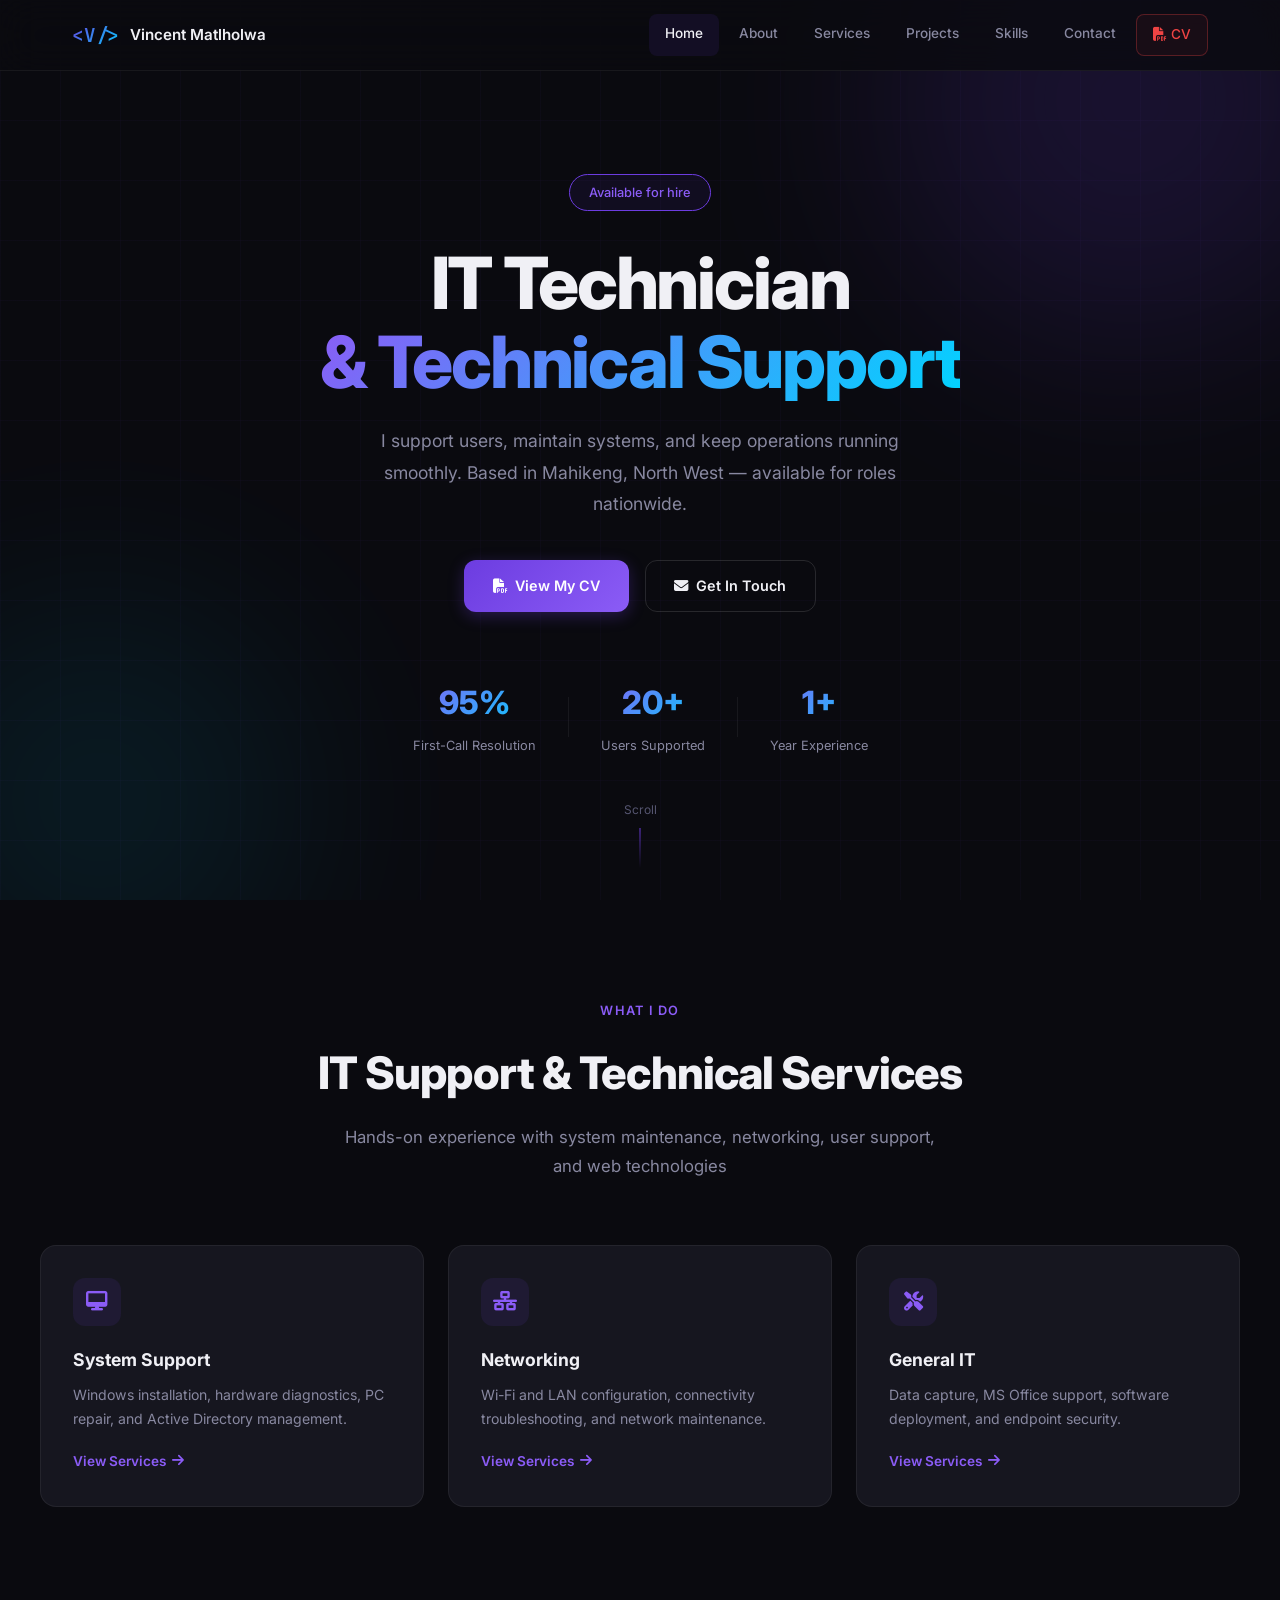
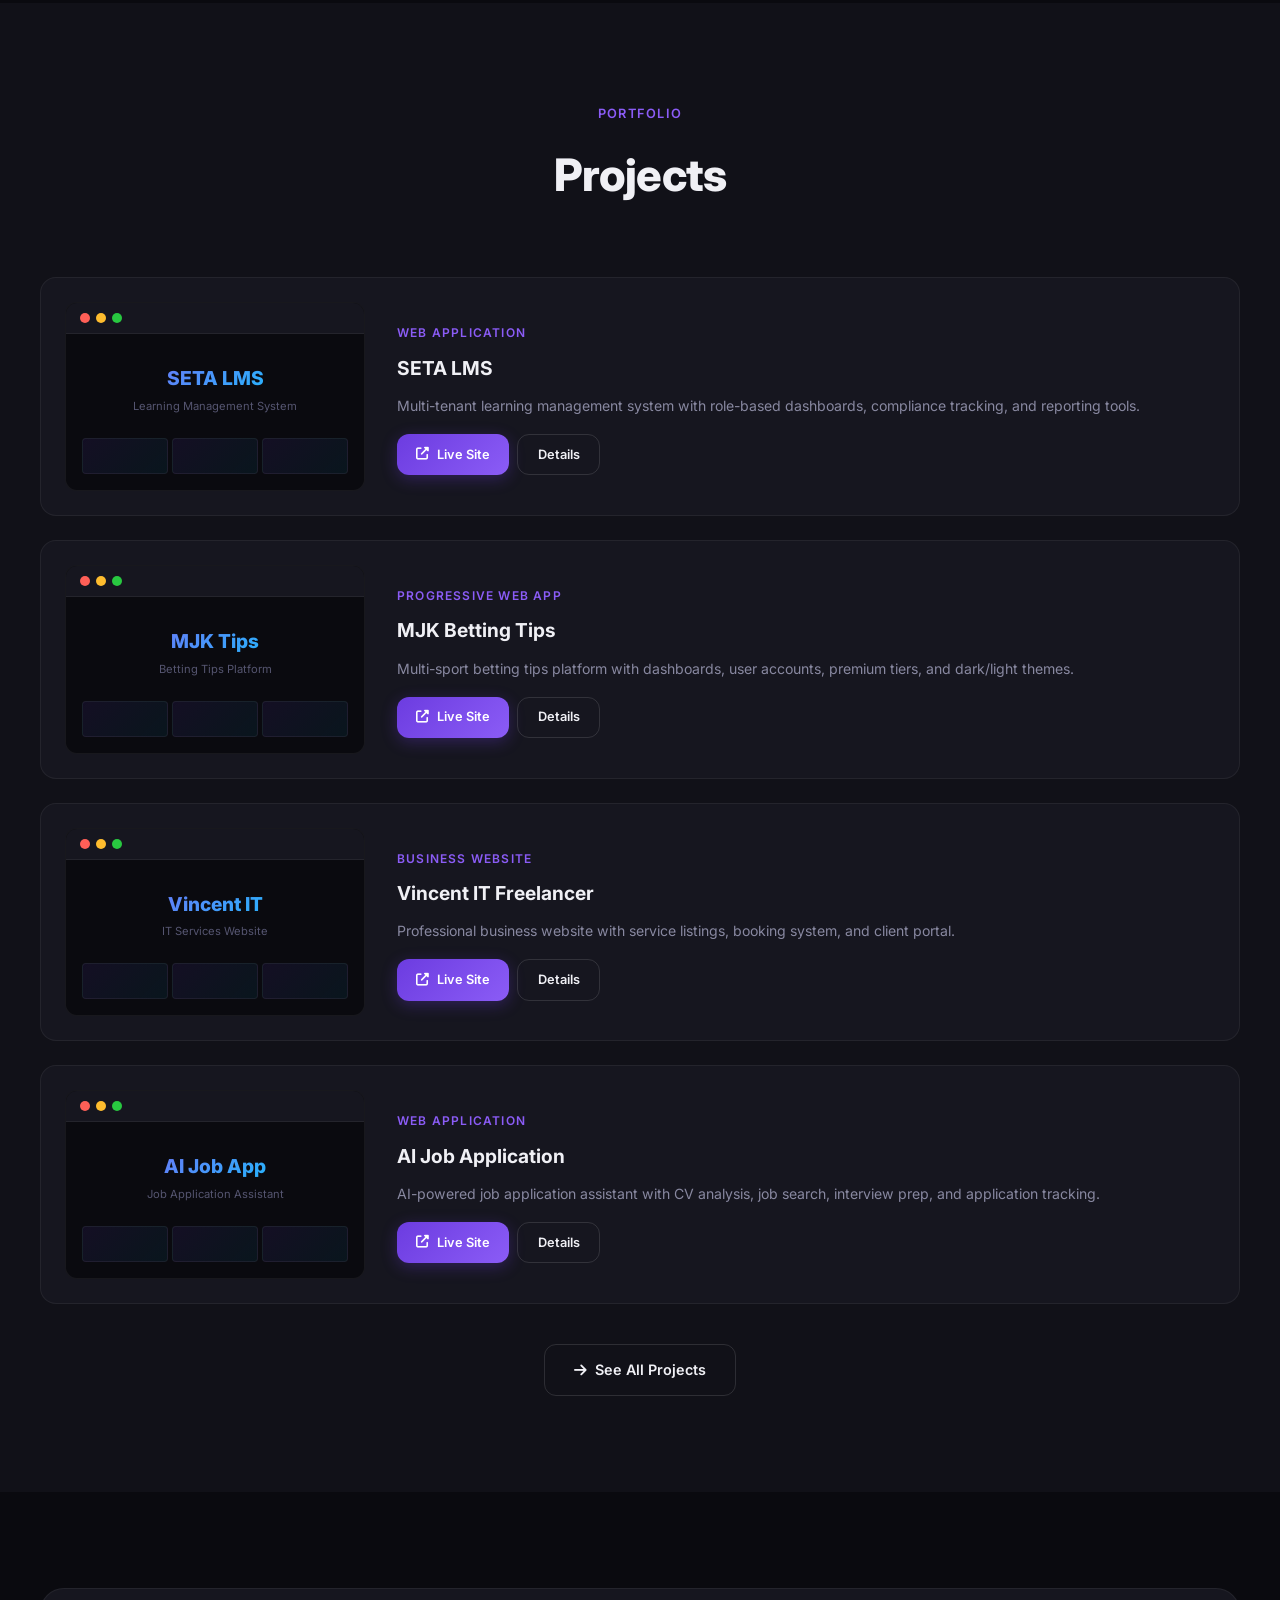
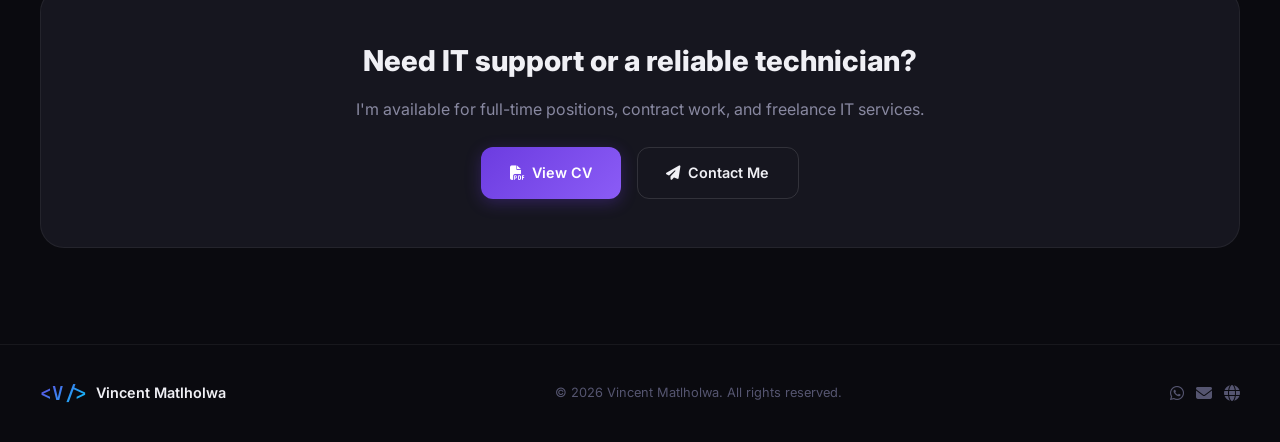
==== commit c45191be: "Add AI Job Application project to portfolio" ====
--- a/index.html
+++ b/index.html
@@ -175,6 +175,27 @@
                     </div>
                 </div>
             </div>
+            <div class="home-project-card">
+                <div class="home-project-mockup">
+                    <div class="mockup-bar"><span class="dot red"></span><span class="dot yellow"></span><span class="dot green"></span></div>
+                    <div class="mockup-body-compact">
+                        <div class="mpc-hero">
+                            <div class="mpc-title gradient-text">AI Job App</div>
+                            <div class="mpc-sub">Job Application Assistant</div>
+                        </div>
+                        <div class="mpc-cards"><div class="mpc"></div><div class="mpc"></div><div class="mpc"></div></div>
+                    </div>
+                </div>
+                <div class="home-project-info">
+                    <span class="project-type">Web Application</span>
+                    <h3>AI Job Application</h3>
+                    <p>AI-powered job application assistant with CV analysis, job search, interview prep, and application tracking.</p>
+                    <div class="home-project-links">
+                        <a href="https://ai-job-application-p239.onrender.com" target="_blank" class="btn btn-sm btn-primary"><i class="fas fa-external-link-alt"></i> Live Site</a>
+                        <a href="projects.html" class="btn btn-sm btn-outline">Details</a>
+                    </div>
+                </div>
+            </div>
         </div>
         <div style="text-align:center;margin-top:2.5rem">
             <a href="projects.html" class="btn btn-outline"><i class="fas fa-arrow-right"></i> See All Projects</a>
--- a/styles.css
+++ b/styles.css
@@ -996,56 +996,129 @@
 }
 
 /* === CONTACT === */
-.contact-grid {
+.contact-cards-grid {
     display: grid;
-    grid-template-columns: 1fr 1fr;
-    gap: 3rem;
-}
-.contact-item {
-    display: flex;
-    align-items: start;
+    grid-template-columns: repeat(2, 1fr);
+    gap: 1.25rem;
+    margin-bottom: 2.5rem;
+}
+.contact-card {
+    display: flex;
+    align-items: center;
     gap: 1rem;
-    margin-bottom: 1.5rem;
-}
-.contact-icon {
-    width: 44px; height: 44px;
+    background: var(--bg-card);
+    border: 1px solid var(--border);
     border-radius: var(--radius-md);
-    background: rgba(108,60,224,0.1);
+    padding: 1.5rem;
+    text-decoration: none;
+    transition: var(--transition);
+    cursor: default;
+}
+a.contact-card {
+    cursor: pointer;
+}
+.contact-card:hover {
+    border-color: var(--border-hover);
+    background: var(--bg-card-hover);
+    transform: translateY(-2px);
+}
+.contact-card-icon {
+    width: 52px;
+    height: 52px;
+    border-radius: var(--radius-md);
     display: flex;
     align-items: center;
     justify-content: center;
-    font-size: 1rem;
+    font-size: 1.2rem;
+    flex-shrink: 0;
+}
+.contact-card-whatsapp .contact-card-icon {
+    background: rgba(37, 211, 102, 0.1);
+    color: #25d366;
+}
+.contact-card-email .contact-card-icon {
+    background: rgba(108, 60, 224, 0.1);
     color: var(--accent-light);
+}
+.contact-card-location .contact-card-icon {
+    background: rgba(239, 68, 68, 0.1);
+    color: #ef4444;
+}
+.contact-card-website .contact-card-icon {
+    background: rgba(0, 212, 255, 0.1);
+    color: var(--cyan);
+}
+.contact-card:hover .contact-card-icon {
+    transform: scale(1.05);
+}
+.contact-card-body {
+    flex: 1;
+    min-width: 0;
+}
+.contact-card-label {
+    display: block;
+    font-size: 0.75rem;
+    font-weight: 600;
+    color: var(--text-muted);
+    text-transform: uppercase;
+    letter-spacing: 0.05em;
+    margin-bottom: 0.25rem;
+}
+.contact-card-value {
+    display: block;
+    font-size: 0.95rem;
+    font-weight: 500;
+    color: var(--text);
+    white-space: nowrap;
+    overflow: hidden;
+    text-overflow: ellipsis;
+}
+a.contact-card:hover .contact-card-value {
+    color: var(--accent-light);
+}
+.contact-card-note {
+    display: block;
+    font-size: 0.78rem;
+    color: var(--text-muted);
+    margin-top: 0.15rem;
+}
+.contact-card-arrow {
+    color: var(--text-muted);
+    font-size: 0.85rem;
     flex-shrink: 0;
-}
-.contact-item h4 { font-size: 0.9rem; margin-bottom: 0.2rem; }
-.contact-item p, .contact-item a {
-    color: var(--text-secondary);
+    opacity: 0;
+    transform: translateX(-4px);
+    transition: var(--transition);
+}
+a.contact-card:hover .contact-card-arrow {
+    opacity: 1;
+    transform: translateX(0);
+}
+.contact-availability {
+    display: flex;
+    align-items: center;
+    justify-content: center;
+    gap: 0.6rem;
+    padding: 1rem 1.5rem;
+    background: var(--bg-card);
+    border: 1px solid var(--border);
+    border-radius: var(--radius-md);
+    text-align: center;
+}
+.availability-dot {
+    width: 8px;
+    height: 8px;
+    border-radius: 50%;
+    background: var(--green);
+    animation: pulse-dot 2s ease-in-out infinite;
+}
+@keyframes pulse-dot {
+    0%, 100% { opacity: 1; box-shadow: 0 0 0 0 rgba(16,185,129,0.4); }
+    50% { opacity: 0.8; box-shadow: 0 0 0 6px rgba(16,185,129,0); }
+}
+.contact-availability span {
     font-size: 0.85rem;
-    text-decoration: none;
-}
-.contact-item a:hover { color: var(--accent-light); }
-.contact-note {
-    font-size: 0.75rem !important;
-    color: var(--text-muted) !important;
-    margin-top: 0.15rem;
-}
-.contact-social { display: flex; gap: 0.75rem; margin-top: 0.5rem; }
-.social-link {
-    width: 40px; height: 40px;
-    border-radius: var(--radius-sm);
-    border: 1px solid var(--border);
-    display: flex;
-    align-items: center;
-    justify-content: center;
-    color: var(--text-secondary);
-    text-decoration: none;
-    transition: var(--transition);
-}
-.social-link:hover {
-    border-color: var(--accent);
-    color: var(--text);
-    background: rgba(108,60,224,0.05);
+    color: var(--text-secondary);
 }
 
 /* === FORM === */
@@ -1149,7 +1222,7 @@
     .about-card { position: static; }
     .project-content { grid-template-columns: 1fr; }
     .project-reverse { direction: ltr; }
-    .contact-grid { grid-template-columns: 1fr; }
+    .contact-cards-grid { grid-template-columns: 1fr; }
     .service-featured { grid-column: span 1; }
     .home-project-card { grid-template-columns: 1fr; }
     .about-stats { grid-template-columns: repeat(2, 1fr); }
